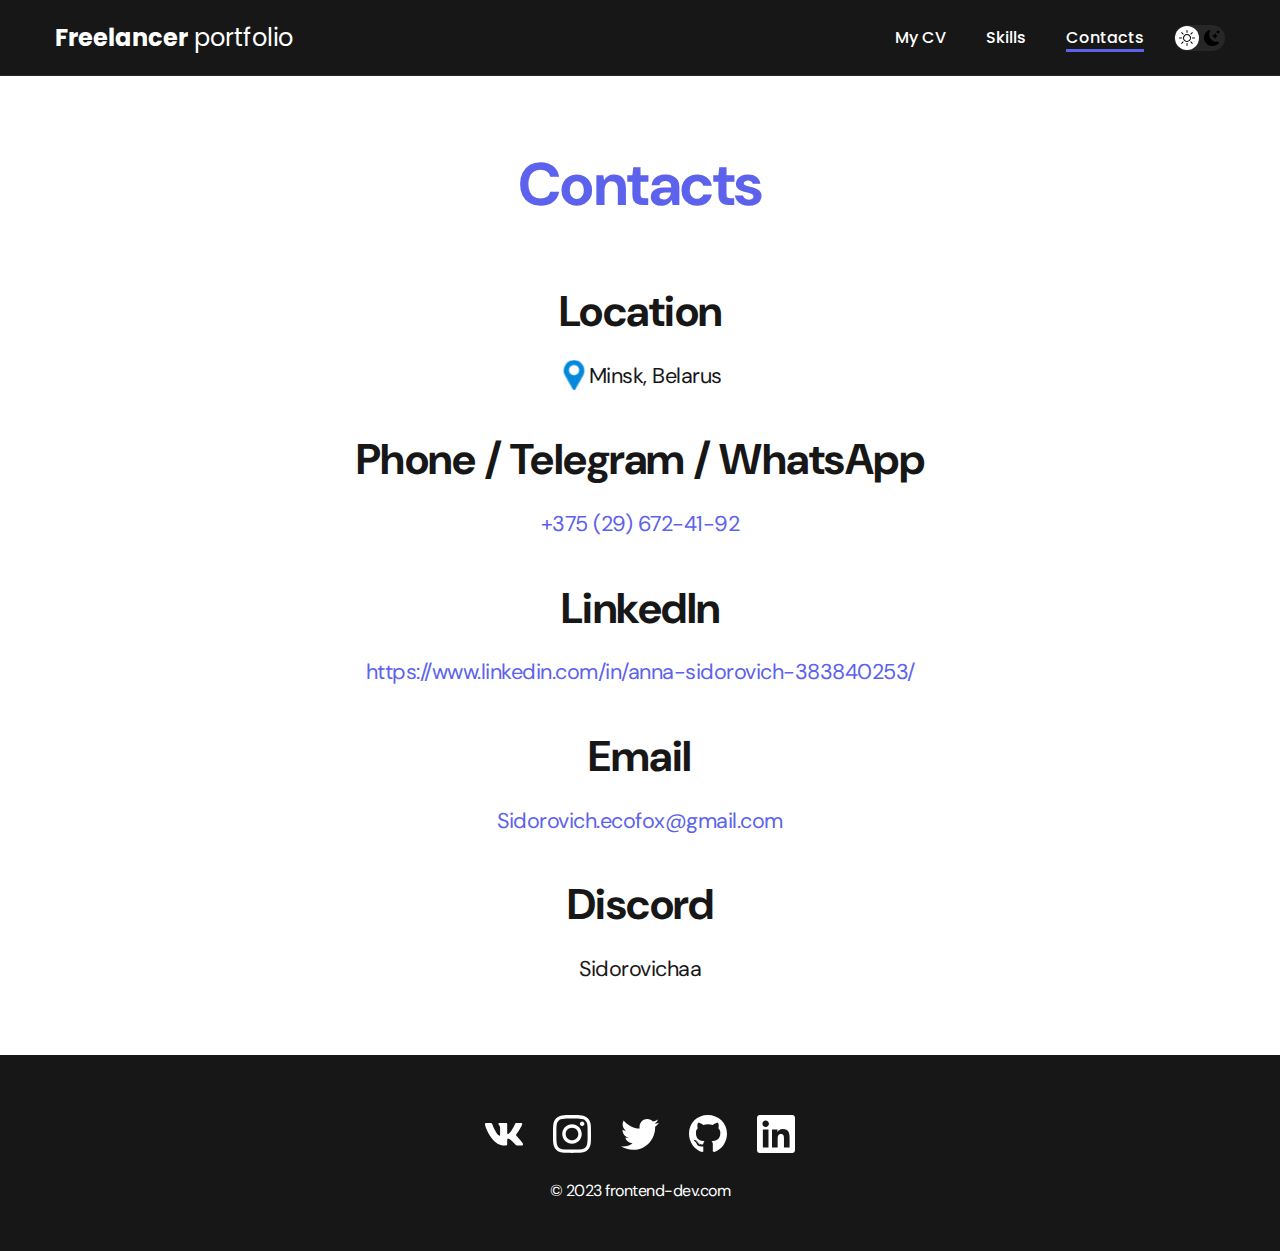
==== contacts.html @ 0440cd1a "feat: add new project files and delete style.css" ====
<!DOCTYPE html>
<html lang="en">
<head>
    <meta charset="UTF-8">
    <meta http-equiv="X-UA-Compatible" content="IE=edge">
    <meta name="viewport" content="width=device-width, initial-scale=1.0">
    <title>Freelancer portfolio</title>
    <link rel="stylesheet" href="./css/main.css">
</head>
<body>
    <nav class="nav">
        <div class="container">
            <div class="nav-row">
                <a href="./index.html" class="logo"><strong>Freelancer</strong> portfolio</a>

                <button class="dark-mode-btn">
                    <img src="./img/icons/sun.svg" alt="Light mode" class="dark-mode-btn__icon">
                    <img src="./img/icons/moon.svg" alt="Dark mode" class="dark-mode-btn__icon">
                </button>
                
                <ul class="nav-list">
                    <li class="nav-list__item"><a href="./index.html" class="nav-list__link">My CV</a></li>
                    <li class="nav-list__item"><a href="./skills.html" class="nav-list__link">Skills</a></li>
                    <li class="nav-list__item"><a href="./contacts.html" class="nav-list__link nav-list__link--active">Contacts</a></li>
                </ul>
            </div>
        </div>
    </nav>

    <main class="section">
        <div class="container">
                <h1 class="title1">Contacts</h1>

                <ul class="content-list">
                    <li class="content-list__item">
                        <h2 class="title2">Location</h2>
                        <p><img src="./img/icons/location.png" alt="locationIcon">Minsk, Belarus</p>
                    </li>
                    <li class="content-list__item">
                        <h2 class="title2">Phone / Telegram / WhatsApp</h2>
                        <p><a href="tel:+375296724192" class="link">+375 (29) 672-41-92</a></p>
                    </li>
                    <li class="content-list__item">
                        <h2 class="title2">LinkedIn</h2>
                        <p><a href="https://www.linkedin.com/in/anna-sidorovich-383840253/" class="link">https://www.linkedin.com/in/anna-sidorovich-383840253/</a></p>
                    </li>
                    <li class="content-list__item">
                        <h2 class="title2">Email</h2>
                        <p><a href="mailto:Sidorovich.ecofox@gmail.com" class="link">Sidorovich.ecofox@gmail.com</a></p>
                    </li>
                    <li class="content-list__item">
                        <h2 class="title2">Discord</h2>
                        <p>Sidorovichaa</p>
                    </li>
                    
                </ul>

        </div>
    </main>

    <footer class="footer">
        <div class="container">
            <div class="footer__wrapper">
                <ul class="social">
                    <li class="social__item"><a href="#!"><img src="./img/icons/vk.svg" alt="Link"></a></li>
                    <li class="social__item"><a href="#!"><img src="./img/icons/instagram.svg" alt="Link"></a></li>
                    <li class="social__item"><a href="#!"><img src="./img/icons/twitter.svg" alt="Link"></a></li>
                    <li class="social__item"><a href="#!"><img src="./img/icons/gitHub.svg" alt="Link"></a></li>
                    <li class="social__item"><a href="#!"><img src="./img/icons/linkedIn.svg" alt="Link"></a></li>
                </ul>
                <div class="copyright">
                    <p>© 2023 frontend-dev.com</p>
                </div>
            </div>
        </div>
    </footer>

    <script src="./js/main.js"></script>

</body>
</html>
---- css/main.css ----
@import "./reset.css";
@import url('https://fonts.googleapis.com/css2?family=DM+Sans:wght@400;500;700&family=Poppins:wght@400;500;700&display=swap');
@font-face {
    font-family: Storytella;
    src: url("../fonts/Storytella.otf");
}


:root {
    --black: #171718;
    --black-border: #26292D;
    --white: #fff;
    --purple: #5C62EC;

    --dark-bg: var(--black);
    --dark-border:var(--black-border);
    --text-color: var(--black);
    --header-text: var(--white);
    --accent:var(--purple);

    /*Light mode*/
    --page-bg: var(--white);
    --text-color: var(--black);
    --title-1: var(--accent);

    --project-card-bg: var(--black);
    --project-card-text:var(--white);

    --box-shadow: 0px 5px 35px rgba(0, 0, 0, 0.35);
}

.dark {
    /*Dark mode*/
    --page-bg: #454547;
    --text-color: var(--white);
    --title-1: var(--white);

    --project-card-bg: var(--white);
    --project-card-text:var(--black);

    --box-shadow: 0px 5px 35px rgba(0, 0, 0, 0.8);
}

html, body {
    display: flex;
    flex-direction: column;
    min-height: 100vh;

    font-family: 'DM Sans', sans-serif;
    letter-spacing: -0.5px;

    /* Light mode */
    background-color: var(--page-bg);
    color: var(--text-color);
}

/*  выделить разметку для разработчика
* {    border: 1px solid red;}
*/

/* General */

.container {
    margin: 0 auto;
    padding: 0 15px;
    max-width: 1200px;
}

.section {
    padding: 70px 0;
}

.title1 {
    margin-bottom: 60px;
    font-size: 60px;
    font-weight: 700;
    line-height: 1.3;
    color: var(--title-1);
    text-align: center;
}

.title2 {
    margin-bottom: 20px;
    font-size: 43px;
    line-height: 1.3;
    font-weight: 700;
}

/* Navigation and Menu*/
.nav {
    background-color: var(--dark-bg);
    color: var(--header-text);
    border-bottom: 1px solid var(--dark-border);
    padding: 20px 0;
    letter-spacing: normal;
}

.nav-row {
    display:flex;
    justify-content: flex-end;
    align-items: center;
    column-gap: 30px;
    row-gap: 20px;
    flex-wrap: wrap;
}

.logo {
    margin-right: auto;
    color: var(--header-text);
    font-size: 24px;
    font-family: 'Poppins', sans-serif;}

.logo strong {
    font-weight: 700;
}

.nav-list {
    display: flex;
    justify-content: space-between;
    flex-wrap: wrap;
    row-gap: 10px;
    column-gap: 40px;
    align-items: center;
    font-size: 16px;
    font-weight: 500;
    font-family: 'Poppins', sans-serif;
}

.nav-list__link {
    color: var(--header-text);
    transition: opacity 0.2s ease-in;
}

.nav-list__link--hover {
    opacity: 0.8;
}

.nav-list__link--active {
    position: relative;
}

.nav-list__link--active::before {
    position: absolute;
    left: 0;
    top: 100%;
    content: "";
    display: block;
    height: 3px;
    width: 100%;
    background-color: var(--accent);
}

/* Dark mode btn*/
.dark-mode-btn {
    order: 9;
    position: relative;
    display: flex;
    justify-content: space-between;
    width: 51px;
    height: 26px;
    border-radius: 50px;
    background-color: #272727;
    padding: 5px;
}

.dark-mode-btn::before {
    content: "";
    position: absolute;
    top: 1px;
    left: 1px;
    display: block;
    width: 24px;
    height: 24px;
    border-radius: 50%;
    background-color: var(--white);

    transition: left 0.2s ease-in;
}

.dark-mode-btn--active::before {
    left: 26px;
}

.dark-mode-btn__icon {
    position: relative;
    z-index: 9;
}

/* Header*/
.header__wraper {
    display: flex;
    flex-wrap: wrap;
    align-items: center;
    justify-content: center;
    column-gap: 70px;
    row-gap: 30px;
    padding: 15px;
    border: 10px solid --accent;
    
}

.header__photo {
    position: relative;
    }

.header__photo img {
    align-items: center;
    border-radius: 50%;
    width: 350px;
    border: 8px solid;
    border-color: var(--white);
    position: relative;
    }

    .header__photo::after {
        content: " ";
        position: absolute;
        bottom: -10px;
        right: -30px;
        display: block;
        background-color: var(--accent);
        border-radius: 50%;
        width: 100px;
        height: 100px;
        opacity: 0.9;
        z-index: 9;
    }

    .header__photo::before {
        content: " ";
        position: absolute;
        top: 10px;
        left: -40px;
        display: block;
        background-color: var(--accent);
        border-radius: 50%;
        width: 40px;
        height: 40px;
                
    }

.header {
    background-color: var(--dark-bg);
    background-image: url('./../img/header-bg.png');
    background-repeat: no-repeat;
    background-size: auto;
    background-position: center;
    color: var(--header-text);
    min-height: 695px;
    padding: 40px 0;
    display: flex;
    justify-content: center;
    align-items: center;
    text-align: center;
}

.header__title {
    margin-bottom: 20px;
    font-size: 40px;
    font-weight: 700;
    line-height: 1.4;
}

.header__title strong {
    font-size: 60px;
    font-weight: 700;
}

.header__title em {
    font-family: 'Storytella';
    font-style: normal;
    color: var(--accent);
    font-size: 1.4em;
    white-space: nowrap;
}

.header__text {
    font-size: 18px;
    line-height: 1.333;
    margin-bottom: 40px;
}

.header__text p+p {
    margin-top: 0.5em;
}

/*Buttons*/

.btns {
    display: flex;
    justify-content: center;
    column-gap: 40px;
    align-items: center;

}

.btn {
    display: inline-block;
    height: 48px;
    padding: 12px 28px;
    border-radius: 5px;
    background-color: var(--accent);
    color: var(--white);
    letter-spacing: 0.15px;
    font-size: 16px;
    font-weight: 500;

    transition: opacity 0.2s ease-in;
}

.btn:hover {
    opacity: 0.8;
}

.btn:active {
    position: relative;
    top: 1px;
}

.btn-outline {
    display: flex;
    column-gap: 10px;
    align-items: center;
    height: 48px;
    padding: 17px 20px;
    border-radius: 5px;
    border: 1px solid var(--black-border);
    color: var(--black);
    background-color: var(--white);
}

.btn-outline:hover {
    opacity: 0.8;
}

.btn-outline:active {
    position: relative;
    top: 1px;
}

/*Personal Info*/

.personalInfo {
    font-size: 1.2em;
    text-align: justify;
    text-indent: 50px;
}

.quote {
    font-style: italic;
    font-family: 'Storytella';
    font-style: normal;
    font-size: 1.4em;
    text-align: right;
}
.personalInfo em{
    font-weight: 550;
    color: var(--text-color);
    font-size: 1.6em;
        white-space: nowrap;
}

.personalInfo p+p{
    margin-bottom: 0.5em;
}

/*Projects*/
.projects {
    display: flex;
    flex-wrap: wrap;
    justify-content: center;
    column-gap: 30px;
    row-gap: 30px;
}

.project {
    max-width: 370px;
    background-color: var(--project-card-bg);
    box-shadow: var(--box-shadow);
    border-radius: 10px;    
}

.project__img {
    border-radius: 10px;
}

.project__title {
    padding: 15px 20px 25px;
    font-weight: 700;
    font-size: 24px;
    line-height: 1.3;
    color: var(--project-card-text);
}

/*Project-details*/
.project-details {
    margin: 0 auto;
    max-width: 865px;
    display: flex;
    flex-direction: column;
    align-items: center;
    text-align: center;
}

.project-details__cover {
    max-width: 100%;
    margin-bottom: 40px;
    background: url(02-big.jpg);
    box-shadow: 0px 5px 35px rgba(0, 0, 0, 0.25);
    border-radius: 10px;
}
.project-details__desc {
    margin-bottom: 30px;
    font-weight: 700;
    font-size: 24px;
    line-height: 1.3;
}

/*Content list*/

.content-list {
    margin: 0 auto;
    max-width: 1000px;
    display: flex;
    flex-direction: column;
    align-items: center;
    row-gap: 40px;
    text-align: center;
}

.content-list__item {
    font-size: 18px;
    line-height: 1.5;
}

.link {
    color: var(--accent);
}

.content-list__item p {
    font-size: 1.2em;
}

.content-list__item img {
    width: 30px;
}

.content-list__item p+p {
    margin-top: 0.2em;
}


/*Footer*/
.footer {
    margin-top: auto;
    background-color: var(--dark-bg);
    padding: 60px 0 50px;
    color: var(--header-text);
}

.footer__wrapper{
    display: flex;
    flex-direction: column;
    align-items: center;
    row-gap: 27px;
}

.social {
    display: flex;
    column-gap: 30px;
    align-items: center;
}

.copyright p + p {
    margin-top: 0.5em;
}

@media (max-width: 620px) {
    /* Header*/

    .header {
        min-height: unset;
    }

    .header__title {
        margin-bottom: 10px;
        font-size: 30px;
        line-height: 1.1;
    }

    .header__title strong {
        font-size: 40px;
    }
    
    .header__title em {
        font-size: 1.2em;
    }

    
    .btn {
        height: 48px;
        padding: 12px 10px;
        letter-spacing: 0.15px;
        font-size: 14px;
    }
    
    /* Nav*/

    .nav-row {
        justify-content: space-between;
    }

    .dark-mode-btn {
        order: 0;
    }
    
    /* General*/
    
    .section {
        padding: 40px 0;
    }
    
    .title1 {
        margin-bottom: 30px;
        font-size: 40px;
    }

    .title2 {
        margin-bottom: 10px;
        font-size: 30px;
    }

    .project__title {
        font-size: 22px;
    }

    .content-list {
        row-gap: 20px;
    }

    .project-details__desc {
        margin-bottom: 20px;
        font-size: 20px;
    }

    /* Footer*/

    .footer {
        padding: 30px 0 25px;
    }

    .social__item {
        width: 28px;
    }

    .social {
        column-gap: 20px;
    }

    .footer__wrapper{
        row-gap: 20px;
    }
}

@media (max-width: 420px) {
        .header__title em {
        white-space: wrap;
    }
}
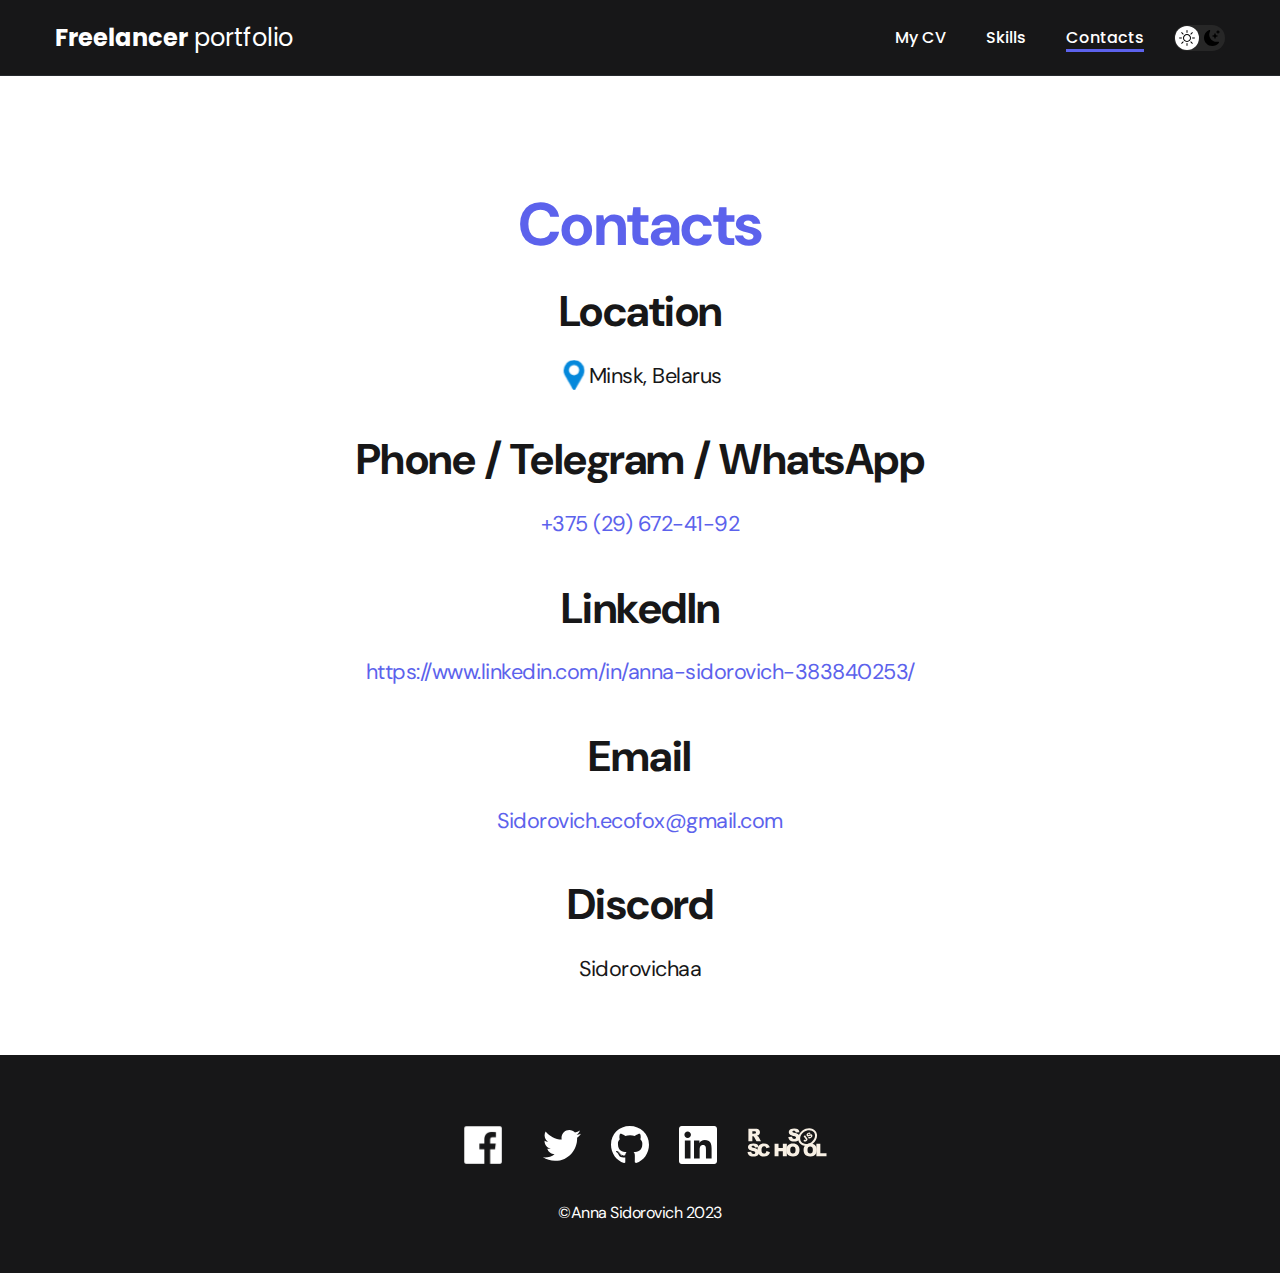
==== commit 5f9b50f7: "feat: update project files" ====
--- a/contacts.html
+++ b/contacts.html
@@ -62,14 +62,38 @@
         <div class="container">
             <div class="footer__wrapper">
                 <ul class="social">
-                    <li class="social__item"><a href="#!"><img src="./img/icons/vk.svg" alt="Link"></a></li>
-                    <li class="social__item"><a href="#!"><img src="./img/icons/instagram.svg" alt="Link"></a></li>
-                    <li class="social__item"><a href="#!"><img src="./img/icons/twitter.svg" alt="Link"></a></li>
-                    <li class="social__item"><a href="#!"><img src="./img/icons/gitHub.svg" alt="Link"></a></li>
-                    <li class="social__item"><a href="#!"><img src="./img/icons/linkedIn.svg" alt="Link"></a></li>
+                    <li class="social__item"><a href="https://www.facebook.com/anna.sidorovich.79" target="_blank"><img
+                                src="./img/icons/facebook.png" alt="Link" style="width: 60px;"></a></li>
+                    <li class="social__item"><a href="https://twitter.com/anna_ecofox" target="_blank"><img
+                                src="./img/icons/twitter.svg" alt="Link"></a></li>
+                    <li class="social__item"><a href="https://github.com/Sidorovichaa" target="_blank"><img
+                                src="./img/icons/gitHub.svg" alt="Link"></a></li>
+                    <li class="social__item"><a href="https://www.linkedin.com/in/anna-sidorovich-383840253/"
+                            target="_blank"><img src="./img/icons/linkedIn.svg" alt="Link"></a></li>
+                    <li class="social__item"><a href="https://rs.school/js/" target="_blank"><svg class="rsschool"
+                                width="80" height="29" viewBox="0 0 80 29" fill="none" xmlns="http://www.w3.org/2000/svg">
+                                <path
+                                    d="M41.2862 9.10523L45.0447 8.86509C45.1304 9.4725 45.2876 9.92452 45.5449 10.2494C45.9593 10.7579 46.5309 11.0122 47.2883 11.0122C47.8457 11.0122 48.2887 10.8851 48.5888 10.6167C48.8746 10.4048 49.0461 10.0658 49.0461 9.71263C49.0461 9.37362 48.8889 9.04872 48.6174 8.83684C48.3316 8.58258 47.6599 8.32832 46.6024 8.1023C44.8732 7.72091 43.6299 7.21239 42.9011 6.56261C42.1722 5.9552 41.7578 5.06528 41.7864 4.11886C41.7864 3.46908 41.9864 2.8193 42.358 2.28253C42.7867 1.67512 43.3726 1.19485 44.0729 0.926463C44.8303 0.601572 45.8878 0.432064 47.2169 0.432064C48.8461 0.432064 50.0894 0.728703 50.9468 1.33611C51.8043 1.92939 52.3187 2.88993 52.4759 4.20362L48.7603 4.4155C48.6603 3.85048 48.4602 3.44083 48.1315 3.17244C47.8028 2.90406 47.3741 2.77693 46.8168 2.77693C46.3594 2.77693 46.0165 2.87581 45.7878 3.05944C45.5734 3.22895 45.4305 3.48321 45.4448 3.76572C45.4448 3.97761 45.5592 4.17537 45.7306 4.3025C45.9164 4.47201 46.3594 4.62739 47.0597 4.76865C48.7889 5.13591 50.0179 5.50318 50.7753 5.88457C51.5327 6.26597 52.0758 6.73211 52.4045 7.28301C52.7475 7.84804 52.919 8.49782 52.9047 9.16173C52.9047 9.95277 52.676 10.7438 52.2187 11.4077C51.7471 12.0999 51.0897 12.6366 50.318 12.9615C49.5034 13.3147 48.4745 13.4983 47.2455 13.4983C45.0733 13.4983 43.5727 13.0887 42.7296 12.2553C41.8864 11.4218 41.3862 10.3765 41.2862 9.10523ZM1.40033 13.2864V0.658075H7.98842C9.20315 0.658075 10.1463 0.756955 10.7894 0.96884C11.4182 1.1666 11.9756 1.57624 12.3471 2.12714C12.7616 2.73455 12.9616 3.44083 12.9474 4.17537C12.9902 5.41843 12.3471 6.60498 11.2467 7.22651C10.818 7.46665 10.3464 7.63616 9.86053 7.72091C10.2178 7.81979 10.5751 7.9893 10.8895 8.18706C11.1324 8.38482 11.3325 8.61083 11.5183 8.85096C11.7326 9.0911 11.9184 9.35949 12.0756 9.642L13.9906 13.3006H9.50326L7.38821 9.41599C7.11668 8.92159 6.88802 8.5967 6.67366 8.44132C6.38784 8.24356 6.04486 8.14468 5.70188 8.14468H5.3589V13.2723H1.40033V13.2864ZM5.3589 5.77157H7.03093C7.38821 5.74332 7.73119 5.68681 8.07417 5.60206C8.3314 5.55968 8.56006 5.41843 8.71726 5.20654C9.10311 4.69802 9.04595 3.97761 8.57435 3.53971C8.31711 3.32783 7.81693 3.21482 7.10239 3.21482H5.3589V5.77157ZM0.5 24.1067L4.2585 23.8666C4.34425 24.474 4.50145 24.926 4.75868 25.2509C5.15883 25.7594 5.74475 26.0278 6.50217 26.0278C7.05951 26.0278 7.50253 25.9007 7.80264 25.6323C8.08846 25.4063 8.25995 25.0814 8.25995 24.7282C8.25995 24.3892 8.10275 24.0643 7.83122 23.8524C7.5454 23.5982 6.87373 23.3439 5.80192 23.1179C4.07272 22.7365 2.82941 22.228 2.10058 21.5782C1.37174 20.9708 0.957308 20.0809 0.98589 19.1345C0.98589 18.4847 1.18596 17.8349 1.55753 17.2981C1.98625 16.6907 2.57218 16.2104 3.27243 15.9421C4.02985 15.6172 5.08737 15.4477 6.41643 15.4477C8.04559 15.4477 9.28889 15.7443 10.1463 16.3517C11.0038 16.9591 11.504 17.9055 11.6612 19.2192L7.94555 19.4311C7.84551 18.8661 7.64544 18.4564 7.31675 18.188C7.00235 17.9196 6.55933 17.7925 6.00199 17.8066C5.54468 17.8066 5.2017 17.9055 4.97305 18.1033C4.74439 18.2728 4.61577 18.527 4.63006 18.8096C4.63006 19.0214 4.74439 19.2192 4.91588 19.3463C5.10166 19.5158 5.54468 19.6712 6.24494 19.8125C7.97413 20.1798 9.20315 20.547 9.96056 20.9284C10.718 21.3098 11.261 21.776 11.5897 22.3269C11.9327 22.8919 12.1042 23.5417 12.1042 24.1914C12.1042 24.9825 11.8613 25.7594 11.4182 26.4233C10.9466 27.1155 10.2893 27.6522 9.51755 27.9771C8.70297 28.3303 7.67402 28.5139 6.44501 28.5139C4.27279 28.5139 2.77225 28.1043 1.92909 27.2708C1.08593 26.4233 0.614327 25.378 0.5 24.1067Z"
+                                    fill="#F8F0E4"></path>
+                                <path
+                                    d="M19.5069 23.1178L22.9653 24.149C22.7795 25.0107 22.3937 25.83 21.8649 26.5504C21.379 27.186 20.7359 27.6804 20.0071 28.0053C19.264 28.3302 18.3208 28.4997 17.1775 28.4997C15.7913 28.4997 14.648 28.302 13.7763 27.9064C12.8902 27.5109 12.1328 26.8046 11.4897 25.8017C10.8466 24.7988 10.5322 23.5134 10.5322 21.9454C10.5322 19.8548 11.0896 18.2445 12.2185 17.1286C13.3475 16.0126 14.9338 15.4476 16.9917 15.4476C18.6066 15.4476 19.8642 15.7725 20.7931 16.4081C21.7077 17.0579 22.3937 18.0467 22.851 19.3745L19.364 20.1373C19.2782 19.8407 19.1496 19.544 18.9781 19.2898C18.7638 18.9931 18.4922 18.7671 18.1636 18.5976C17.8349 18.4281 17.4633 18.3575 17.0917 18.3575C16.1914 18.3575 15.5055 18.7106 15.0339 19.431C14.6766 19.9537 14.4908 20.7871 14.4908 21.9172C14.4908 23.3156 14.7052 24.2761 15.1339 24.7988C15.5626 25.3214 16.1628 25.5757 16.9488 25.5757C17.7062 25.5757 18.2779 25.3638 18.6637 24.9542C19.0496 24.5163 19.3354 23.9089 19.5069 23.1178ZM27.5813 15.6595H31.5255V20.0808H35.8414V15.6595H39.8143V28.2878H35.8414V23.1743H31.5255V28.2878H27.5813V15.6595Z"
+                                    fill="#F8F0E4"></path>
+                                <path
+                                    d="M39.2712 21.9738C39.2712 19.9114 39.8571 18.3011 41.0147 17.1569C42.1722 16.0127 43.8014 15.4336 45.8736 15.4336C48.0029 15.4336 49.6321 15.9986 50.7896 17.1287C51.9472 18.2587 52.5188 19.8408 52.5188 21.8749C52.5188 23.3581 52.2616 24.5588 51.7614 25.5052C51.2755 26.4375 50.5181 27.2003 49.5892 27.7088C48.6317 28.2314 47.4456 28.4998 46.0308 28.4998C44.5874 28.4998 43.4013 28.2738 42.4581 27.8218C41.4863 27.3415 40.686 26.5929 40.1572 25.6747C39.5713 24.6859 39.2712 23.457 39.2712 21.9738ZM43.2155 21.9879C43.2155 23.2592 43.4584 24.1774 43.93 24.7424C44.4016 25.2933 45.059 25.5758 45.8879 25.5758C46.731 25.5758 47.3884 25.3074 47.86 24.7565C48.3316 24.2056 48.5603 23.231 48.5603 21.8184C48.5603 20.6318 48.3173 19.756 47.8314 19.2193C47.3455 18.6684 46.6882 18.4 45.8593 18.4C45.1305 18.3717 44.4302 18.6825 43.9443 19.2334C43.4584 19.7843 43.2155 20.7025 43.2155 21.9879ZM56.5632 21.9738C56.5632 19.9114 57.1491 18.3011 58.3067 17.1569C59.4642 16.0127 61.0934 15.4336 63.1656 15.4336C65.2949 15.4336 66.9383 15.9986 68.0816 17.1287C69.2249 18.2587 69.8108 19.8408 69.8108 21.8749C69.8108 23.3581 69.5536 24.5588 69.0534 25.5052C68.5675 26.4375 67.8101 27.2003 66.8812 27.7088C65.9237 28.2314 64.7376 28.4998 63.3228 28.4998C61.8794 28.4998 60.6932 28.2738 59.75 27.8218C58.7782 27.3415 57.978 26.5929 57.4492 25.6747C56.8633 24.6859 56.5632 23.457 56.5632 21.9738ZM60.5074 21.9879C60.5074 23.2592 60.7504 24.1774 61.222 24.7424C61.6936 25.2933 62.351 25.5758 63.1798 25.5758C64.023 25.5758 64.6804 25.3074 65.152 24.7565C65.6236 24.2056 65.8522 23.231 65.8522 21.8184C65.8522 20.6318 65.6093 19.756 65.1234 19.2193C64.6375 18.6684 63.9801 18.4 63.1513 18.4C62.4224 18.3717 61.7079 18.6825 61.2363 19.2334C60.7504 19.7843 60.5074 20.7025 60.5074 21.9879Z"
+                                    fill="#F8F0E4"></path>
+                                <path d="M73.3407 15.6594V25.1802H79.5V28.2878H69.3821V15.6594H73.3407Z" fill="#F8F0E4">
+                                </path>
+                                <path fill-rule="evenodd" clip-rule="evenodd"
+                                    d="M56.7449 4.03879C53.0602 6.78342 52.187 11.1981 54.2055 13.8456C56.2239 16.4931 60.7579 16.8802 64.4426 14.1355C68.1273 11.3909 69.0004 6.97625 66.982 4.32874C64.9635 1.68124 60.4296 1.29416 56.7449 4.03879ZM52.6015 15.0403C49.699 11.2331 51.2749 5.6195 55.5323 2.4483C59.7897 -0.722899 65.6834 -0.673156 68.5859 3.13402C71.4885 6.94119 69.9125 12.5548 65.6552 15.726C61.3978 18.8972 55.5041 18.8475 52.6015 15.0403Z"
+                                    fill="#F8F0E4"></path>
+                                <path
+                                    d="M56.5774 8.15874L58.0065 7.16995L59.7643 9.64194C60.0644 10.0375 60.2931 10.4612 60.4646 10.9274C60.5646 11.2805 60.536 11.6619 60.3931 12.0009C60.2073 12.4247 59.9072 12.7778 59.5071 13.0321C59.0355 13.357 58.6353 13.5406 58.2924 13.5971C57.9637 13.6536 57.6207 13.5971 57.3063 13.4559C56.9633 13.2864 56.6632 13.0462 56.4345 12.7355L57.6636 11.6054C57.7636 11.7608 57.8922 11.902 58.0351 12.015C58.1352 12.0857 58.2495 12.1281 58.3781 12.1281C58.4781 12.1281 58.5782 12.0857 58.6496 12.0292C58.7925 11.9444 58.8926 11.7749 58.8783 11.6054C58.8354 11.3653 58.7354 11.1251 58.5782 10.9415L56.5774 8.15874ZM60.8647 9.72669L62.1652 8.70964C62.3081 8.87915 62.4939 9.00628 62.6939 9.07691C62.9798 9.16166 63.2799 9.10516 63.5228 8.92153C63.6943 8.80852 63.8372 8.65314 63.8944 8.45538C63.9801 8.20112 63.8372 7.91861 63.58 7.83385C63.5371 7.81973 63.4942 7.8056 63.4514 7.8056C63.2799 7.79148 62.9798 7.8621 62.5367 8.04574C61.8079 8.34238 61.2363 8.45538 60.8075 8.413C60.3931 8.37063 60.0073 8.15874 59.7786 7.8056C59.6071 7.56546 59.5214 7.28295 59.5071 7.00044C59.5071 6.67555 59.5928 6.35066 59.7786 6.08227C60.0501 5.70088 60.3788 5.37599 60.779 5.12172C61.3792 4.71208 61.9079 4.51432 62.3652 4.51432C62.8226 4.51432 63.2513 4.7262 63.6514 5.1641L62.3652 6.16702C62.108 5.84213 61.6221 5.7715 61.2934 6.02577L61.2506 6.06814C61.1077 6.1529 61.0076 6.28003 60.9505 6.43541C60.9076 6.54842 60.9362 6.67555 61.0076 6.77443C61.0648 6.84506 61.1505 6.90156 61.2506 6.90156C61.3649 6.91568 61.565 6.85918 61.8508 6.73205C62.5653 6.43541 63.1084 6.2659 63.4799 6.2094C63.7943 6.1529 64.123 6.18115 64.4231 6.30828C64.6947 6.42129 64.9233 6.61904 65.0805 6.85918C65.2806 7.14169 65.3949 7.48071 65.4092 7.83385C65.4235 8.20112 65.3235 8.55426 65.1234 8.86503C64.8662 9.24642 64.5375 9.57131 64.1516 9.82557C63.3656 10.3623 62.7225 10.5884 62.208 10.5036C61.6507 10.4188 61.1934 10.1363 60.8647 9.72669Z"
+                                    fill="#F8F0E4"></path>
+                            </svg></a></li>
+    
                 </ul>
                 <div class="copyright">
-                    <p>© 2023 frontend-dev.com</p>
+                    <p>©Anna Sidorovich 2023</p>
                 </div>
             </div>
         </div>
--- a/css/main.css
+++ b/css/main.css
@@ -1,5 +1,6 @@
 @import "./reset.css";
 @import url('https://fonts.googleapis.com/css2?family=DM+Sans:wght@400;500;700&family=Poppins:wght@400;500;700&display=swap');
+
 @font-face {
     font-family: Storytella;
     src: url("../fonts/Storytella.otf");
@@ -13,10 +14,10 @@
     --purple: #5C62EC;
 
     --dark-bg: var(--black);
-    --dark-border:var(--black-border);
+    --dark-border: var(--black-border);
     --text-color: var(--black);
     --header-text: var(--white);
-    --accent:var(--purple);
+    --accent: var(--purple);
 
     /*Light mode*/
     --page-bg: var(--white);
@@ -24,7 +25,7 @@
     --title-1: var(--accent);
 
     --project-card-bg: var(--black);
-    --project-card-text:var(--white);
+    --project-card-text: var(--white);
 
     --box-shadow: 0px 5px 35px rgba(0, 0, 0, 0.35);
 }
@@ -36,12 +37,13 @@
     --title-1: var(--white);
 
     --project-card-bg: var(--white);
-    --project-card-text:var(--black);
+    --project-card-text: var(--black);
 
     --box-shadow: 0px 5px 35px rgba(0, 0, 0, 0.8);
 }
 
-html, body {
+html,
+body {
     display: flex;
     flex-direction: column;
     min-height: 100vh;
@@ -71,7 +73,8 @@
 }
 
 .title1 {
-    margin-bottom: 60px;
+    margin-top: 40px;
+    margin-bottom: 20px;
     font-size: 60px;
     font-weight: 700;
     line-height: 1.3;
@@ -96,7 +99,7 @@
 }
 
 .nav-row {
-    display:flex;
+    display: flex;
     justify-content: flex-end;
     align-items: center;
     column-gap: 30px;
@@ -108,7 +111,8 @@
     margin-right: auto;
     color: var(--header-text);
     font-size: 24px;
-    font-family: 'Poppins', sans-serif;}
+    font-family: 'Poppins', sans-serif;
+}
 
 .logo strong {
     font-weight: 700;
@@ -196,12 +200,12 @@
     row-gap: 30px;
     padding: 15px;
     border: 10px solid --accent;
-    
+
 }
 
 .header__photo {
     position: relative;
-    }
+}
 
 .header__photo img {
     align-items: center;
@@ -210,34 +214,34 @@
     border: 8px solid;
     border-color: var(--white);
     position: relative;
-    }
-
-    .header__photo::after {
-        content: " ";
-        position: absolute;
-        bottom: -10px;
-        right: -30px;
-        display: block;
-        background-color: var(--accent);
-        border-radius: 50%;
-        width: 100px;
-        height: 100px;
-        opacity: 0.9;
-        z-index: 9;
-    }
-
-    .header__photo::before {
-        content: " ";
-        position: absolute;
-        top: 10px;
-        left: -40px;
-        display: block;
-        background-color: var(--accent);
-        border-radius: 50%;
-        width: 40px;
-        height: 40px;
-                
-    }
+}
+
+.header__photo::after {
+    content: " ";
+    position: absolute;
+    bottom: -10px;
+    right: -30px;
+    display: block;
+    background-color: var(--accent);
+    border-radius: 50%;
+    width: 100px;
+    height: 100px;
+    opacity: 0.9;
+    z-index: 9;
+}
+
+.header__photo::before {
+    content: " ";
+    position: absolute;
+    top: 10px;
+    left: -40px;
+    display: block;
+    background-color: var(--accent);
+    border-radius: 50%;
+    width: 40px;
+    height: 40px;
+
+}
 
 .header {
     background-color: var(--dark-bg);
@@ -353,14 +357,15 @@
     font-size: 1.4em;
     text-align: right;
 }
-.personalInfo em{
+
+.personalInfo em {
     font-weight: 550;
     color: var(--text-color);
     font-size: 1.6em;
-        white-space: nowrap;
-}
-
-.personalInfo p+p{
+    white-space: nowrap;
+}
+
+.personalInfo p+p {
     margin-bottom: 0.5em;
 }
 
@@ -377,7 +382,7 @@
     max-width: 370px;
     background-color: var(--project-card-bg);
     box-shadow: var(--box-shadow);
-    border-radius: 10px;    
+    border-radius: 10px;
 }
 
 .project__img {
@@ -409,11 +414,41 @@
     box-shadow: 0px 5px 35px rgba(0, 0, 0, 0.25);
     border-radius: 10px;
 }
+
 .project-details__desc {
     margin-bottom: 30px;
     font-weight: 700;
     font-size: 24px;
     line-height: 1.3;
+}
+
+/*Code*/
+.code {
+    padding: 30px;
+    font-size: 1.2em;
+    text-align: justify;
+    font-weight: 550;
+    color: var(--text-color);
+    background-color: rgba(0, 0, 0, 0.25);
+    border-radius: 20%;
+}
+
+/*Work expierence*/
+.table {
+    font-size: 1.1em;
+}
+
+.table tr {
+    vertical-align: top;
+}
+
+.bold {
+    font-weight: 500;
+}
+
+.languages {
+    font-size: 1.1em;
+    text-align: justify;
 }
 
 /*Content list*/
@@ -458,7 +493,7 @@
     color: var(--header-text);
 }
 
-.footer__wrapper{
+.footer__wrapper {
     display: flex;
     flex-direction: column;
     align-items: center;
@@ -471,7 +506,7 @@
     align-items: center;
 }
 
-.copyright p + p {
+.copyright p+p {
     margin-top: 0.5em;
 }
 
@@ -491,19 +526,19 @@
     .header__title strong {
         font-size: 40px;
     }
-    
+
     .header__title em {
         font-size: 1.2em;
     }
 
-    
+
     .btn {
         height: 48px;
         padding: 12px 10px;
         letter-spacing: 0.15px;
         font-size: 14px;
     }
-    
+
     /* Nav*/
 
     .nav-row {
@@ -513,13 +548,13 @@
     .dark-mode-btn {
         order: 0;
     }
-    
+
     /* General*/
-    
+
     .section {
         padding: 40px 0;
     }
-    
+
     .title1 {
         margin-bottom: 30px;
         font-size: 40px;
@@ -557,13 +592,13 @@
         column-gap: 20px;
     }
 
-    .footer__wrapper{
+    .footer__wrapper {
         row-gap: 20px;
     }
 }
 
 @media (max-width: 420px) {
-        .header__title em {
+    .header__title em {
         white-space: wrap;
     }
 }